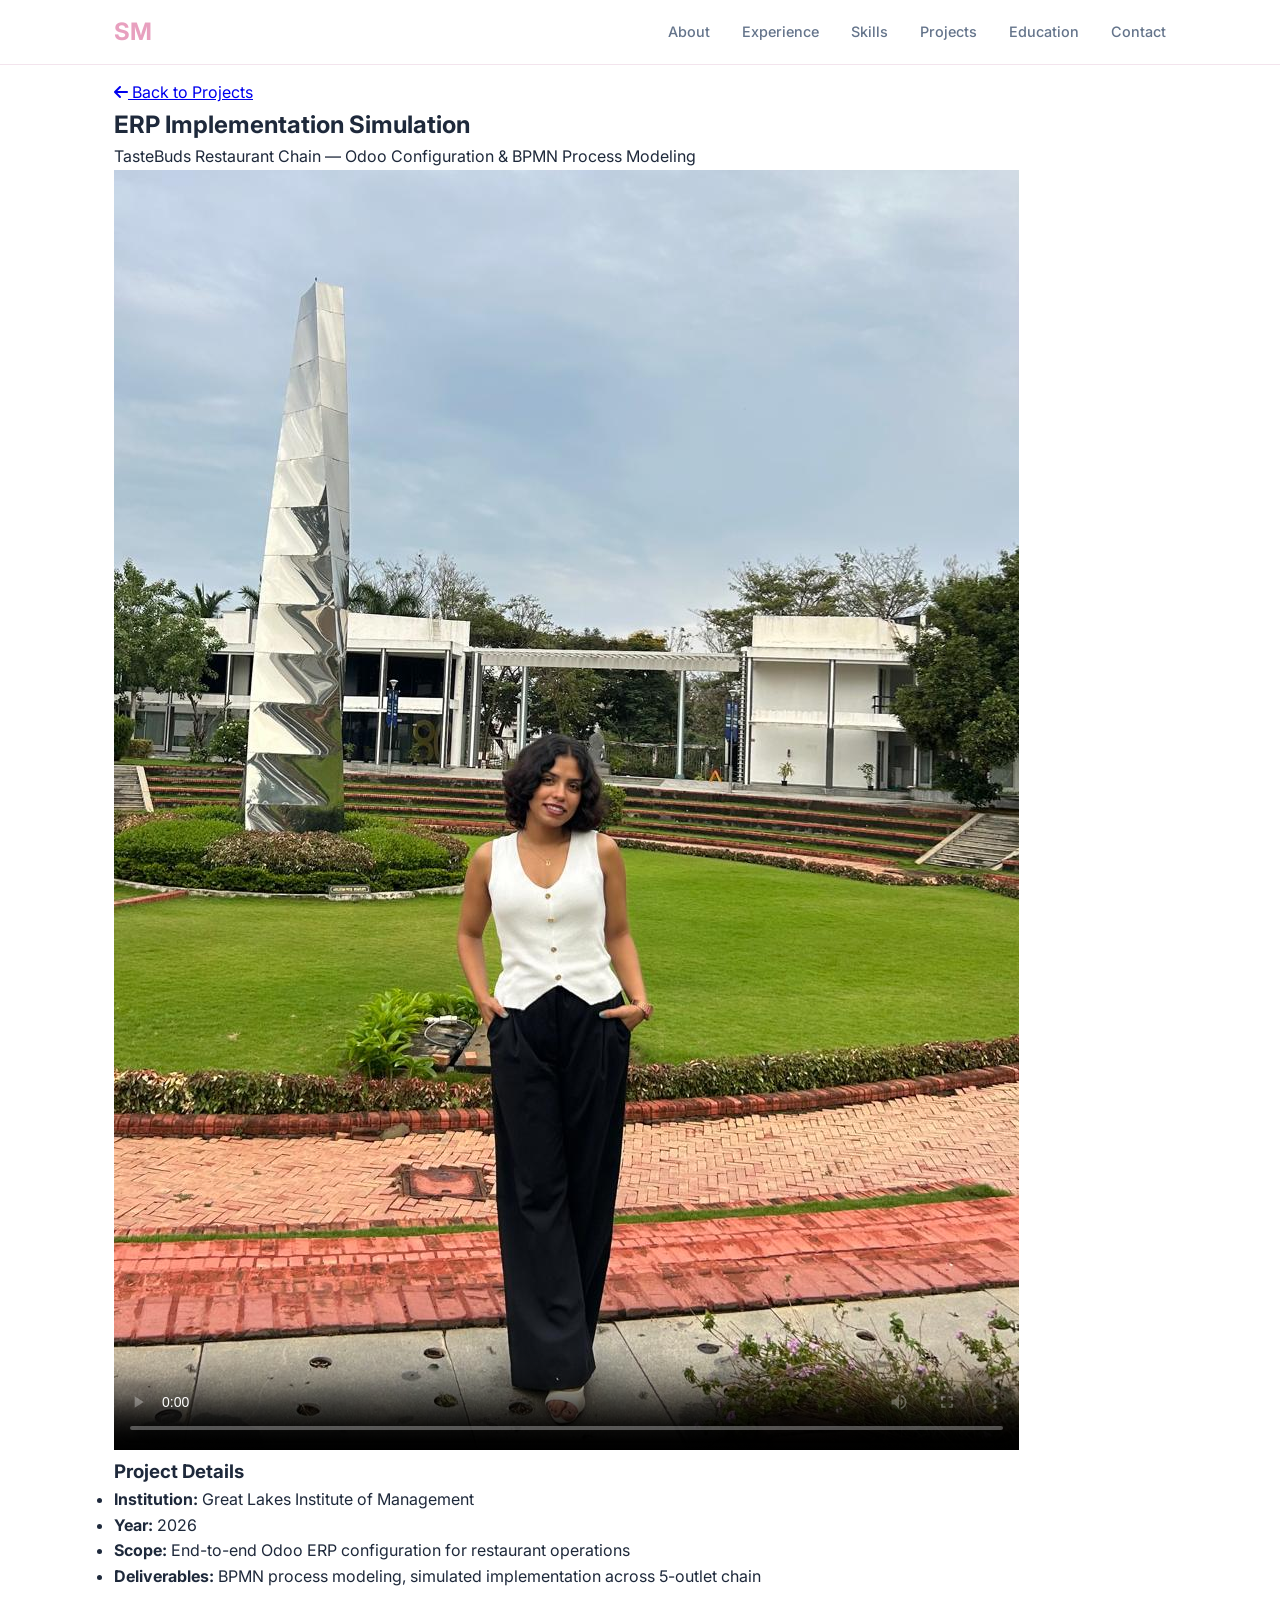
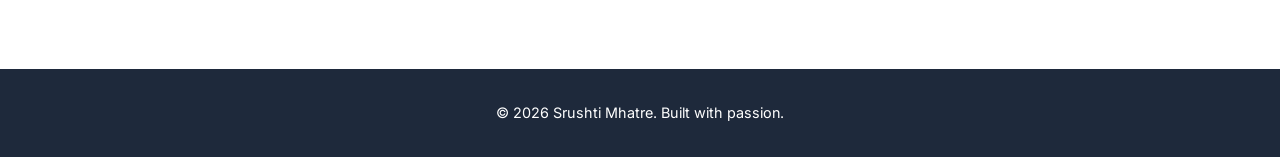
==== erp-demo.html @ ef10d2dc "Add ERP demo with compressed video (56MB)" ====
<!DOCTYPE html>
<html lang="en">
<head>
    <meta charset="UTF-8">
    <meta name="viewport" content="width=device-width, initial-scale=1.0">
    <title>ERP Implementation Demo | Srushti Mhatre</title>
    <link rel="stylesheet" href="style.css">
    <link href="https://fonts.googleapis.com/css2?family=Inter:wght@300;400;500;600;700&display=swap" rel="stylesheet">
    <link rel="stylesheet" href="https://cdnjs.cloudflare.com/ajax/libs/font-awesome/6.4.0/css/all.min.css">
</head>
<body>
    <nav>
        <div class="nav-container">
            <a href="index.html" class="logo">SM</a>
            <ul class="nav-links">
                <li><a href="index.html#about">About</a></li>
                <li><a href="index.html#experience">Experience</a></li>
                <li><a href="index.html#skills">Skills</a></li>
                <li><a href="index.html#projects">Projects</a></li>
                <li><a href="index.html#education">Education</a></li>
                <li><a href="index.html#contact">Contact</a></li>
            </ul>
            <button class="nav-toggle" aria-label="Toggle navigation">
                <i class="fas fa-bars"></i>
            </button>
        </div>
    </nav>

    <section class="video-page">
        <div class="container">
            <a href="index.html#projects" class="back-link"><i class="fas fa-arrow-left"></i> Back to Projects</a>
            <h1 class="video-title">ERP Implementation Simulation</h1>
            <p class="video-subtitle">TasteBuds Restaurant Chain — Odoo Configuration & BPMN Process Modeling</p>
            
            <div class="video-wrapper">
                <video controls poster="headshot.jpeg" preload="metadata">
                    <source src="erp-demo.mp4" type="video/mp4">
                    Your browser does not support the video tag.
                </video>
            </div>
            
            <div class="video-info">
                <h3>Project Details</h3>
                <ul>
                    <li><strong>Institution:</strong> Great Lakes Institute of Management</li>
                    <li><strong>Year:</strong> 2026</li>
                    <li><strong>Scope:</strong> End-to-end Odoo ERP configuration for restaurant operations</li>
                    <li><strong>Deliverables:</strong> BPMN process modeling, simulated implementation across 5-outlet chain</li>
                </ul>
            </div>
        </div>
    </section>

    <footer>
        <div class="container">
            <p>&copy; 2026 Srushti Mhatre. Built with passion.</p>
        </div>
    </footer>

    <script>
        const toggle = document.querySelector('.nav-toggle');
        const navLinks = document.querySelector('.nav-links');
        toggle.addEventListener('click', () => {
            navLinks.classList.toggle('active');
        });
        document.querySelectorAll('.nav-links a').forEach(link => {
            link.addEventListener('click', () => {
                navLinks.classList.remove('active');
            });
        });
    </script>
</body>
</html>
---- style.css ----
* {
    margin: 0;
    padding: 0;
    box-sizing: border-box;
}

:root {
    --primary: #e8a0bf;
    --primary-dark: #d4849e;
    --bg: #fdf6f9;
    --bg-white: #ffffff;
    --text: #1e293b;
    --text-light: #64748b;
    --border: #f3e4ed;
    --shadow: 0 1px 3px rgba(0,0,0,0.08);
    --shadow-md: 0 4px 12px rgba(0,0,0,0.1);
}

html {
    scroll-behavior: smooth;
}

body {
    font-family: 'Inter', -apple-system, BlinkMacSystemFont, sans-serif;
    background: var(--bg);
    color: var(--text);
    line-height: 1.6;
}

.container {
    max-width: 1100px;
    margin: 0 auto;
    padding: 0 24px;
}

/* Navigation */
nav {
    position: fixed;
    top: 0;
    width: 100%;
    background: rgba(255,255,255,0.95);
    backdrop-filter: blur(10px);
    border-bottom: 1px solid var(--border);
    z-index: 1000;
}

.nav-container {
    max-width: 1100px;
    margin: 0 auto;
    padding: 0 24px;
    display: flex;
    justify-content: space-between;
    align-items: center;
    height: 64px;
}

.logo {
    font-size: 1.5rem;
    font-weight: 700;
    color: var(--primary);
    text-decoration: none;
}

.nav-links {
    display: flex;
    list-style: none;
    gap: 32px;
}

.nav-links a {
    text-decoration: none;
    color: var(--text-light);
    font-size: 0.9rem;
    font-weight: 500;
    transition: color 0.2s;
}

.nav-links a:hover,
.nav-links a.active {
    color: var(--primary);
}

.nav-toggle {
    display: none;
    background: none;
    border: none;
    font-size: 1.25rem;
    cursor: pointer;
    color: var(--text);
}

/* Hero */
#hero {
    padding: 160px 0 100px;
    background: linear-gradient(135deg, #fdf2f6 0%, #fdf6f9 100%);
}

.hero-container {
    display: flex;
    align-items: center;
    gap: 64px;
}

.hero-text {
    flex: 1;
}

.hero-greeting {
    font-size: 0.9rem;
    color: #c9a0b5;
    font-weight: 400;
    margin-bottom: 4px;
    letter-spacing: 0.5px;
}

.hero-name {
    font-size: 3.5rem;
    font-weight: 700;
    line-height: 1.1;
    margin-bottom: 16px;
    color: var(--text);
}

.hero-tagline {
    font-size: 1.15rem;
    color: var(--primary);
    margin-bottom: 24px;
    font-style: italic;
    line-height: 1.6;
}

.hero-tagline em {
    font-style: italic;
}

.hero-credentials {
    font-size: 1rem;
    color: var(--text-light);
    margin-bottom: 4px;
}

.hero-credentials-secondary {
    font-size: 0.85rem;
    color: #c9a0b5;
    margin-bottom: 32px;
}

.hero-buttons {
    display: flex;
    gap: 16px;
    margin-bottom: 32px;
    flex-wrap: wrap;
}

.btn {
    padding: 12px 28px;
    border-radius: 8px;
    font-size: 0.95rem;
    font-weight: 500;
    text-decoration: none;
    transition: all 0.2s;
    cursor: pointer;
}

.btn-primary {
    background: var(--primary);
    color: white;
    border: 2px solid var(--primary);
}

.btn-primary:hover {
    background: var(--primary-dark);
    border-color: var(--primary-dark);
}

.btn-outline {
    background: transparent;
    color: var(--primary);
    border: 2px solid var(--primary);
}

.btn-outline:hover {
    background: var(--primary);
    color: white;
}

.hero-socials a {
    color: var(--text-light);
    font-size: 1.3rem;
    margin-right: 16px;
    transition: color 0.2s;
}

.hero-socials a:hover {
    color: var(--primary);
}

.hero-photo {
    flex-shrink: 0;
}

.hero-photo-wrapper {
    position: relative;
    width: 320px;
    height: 320px;
}

.hero-photo-wrapper::before {
    content: '';
    position: absolute;
    top: -8px;
    left: -8px;
    right: 8px;
    bottom: 8px;
    border: 2px solid var(--primary);
    border-radius: 16px;
    opacity: 0.3;
}

.hero-headshot {
    width: 100%;
    height: 100%;
    object-fit: cover;
    border-radius: 16px;
    display: block;
}

/* Sections */
section {
    padding: 80px 0;
}

section:nth-child(even) {
    background: var(--bg-white);
}

.section-title {
    font-size: 2rem;
    font-weight: 700;
    margin-bottom: 48px;
    position: relative;
    display: inline-block;
}

.section-title::after {
    content: '';
    position: absolute;
    bottom: -8px;
    left: 0;
    width: 48px;
    height: 3px;
    background: var(--primary);
    border-radius: 2px;
}

/* About */
.about-content {
    display: grid;
    grid-template-columns: 1.5fr 1fr;
    gap: 48px;
    align-items: start;
}

.about-text p {
    margin-bottom: 16px;
    color: var(--text-light);
    font-size: 1.05rem;
}

.about-highlights {
    display: grid;
    grid-template-columns: 1fr 1fr;
    gap: 16px;
}

.highlight-card {
    background: var(--bg);
    border: 1px solid var(--border);
    border-radius: 12px;
    padding: 24px;
    text-align: center;
}

.highlight-number {
    display: block;
    font-size: 2rem;
    font-weight: 700;
    color: var(--primary);
}

.highlight-label {
    display: block;
    font-size: 0.8rem;
    color: var(--text-light);
    margin-top: 4px;
}

/* Timeline */
.timeline {
    position: relative;
    padding-left: 32px;
}

.timeline::before {
    content: '';
    position: absolute;
    left: 7px;
    top: 8px;
    bottom: 8px;
    width: 2px;
    background: var(--border);
}

.timeline-item {
    position: relative;
    margin-bottom: 40px;
}

.timeline-item:last-child {
    margin-bottom: 0;
}

.timeline-dot {
    position: absolute;
    left: -32px;
    top: 8px;
    width: 16px;
    height: 16px;
    background: var(--primary);
    border-radius: 50%;
    border: 3px solid var(--bg-white);
    box-shadow: 0 0 0 2px var(--primary);
}

.timeline-content {
    background: var(--bg-white);
    border: 1px solid var(--border);
    border-radius: 12px;
    padding: 24px;
    box-shadow: var(--shadow);
}

.timeline-header {
    display: flex;
    justify-content: space-between;
    align-items: baseline;
    flex-wrap: wrap;
    gap: 8px;
    margin-bottom: 4px;
}

.timeline-header h3 {
    font-size: 1.15rem;
    font-weight: 600;
}

.timeline-date {
    font-size: 0.85rem;
    color: var(--primary);
    font-weight: 500;
}

.timeline-company {
    font-size: 0.95rem;
    color: var(--text-light);
    margin-bottom: 12px;
}

.timeline-list {
    padding-left: 20px;
    color: var(--text-light);
    font-size: 0.95rem;
}

.timeline-list li {
    margin-bottom: 8px;
}

.timeline-list strong {
    color: var(--text);
}

/* Skills */
.skills-grid {
    display: grid;
    grid-template-columns: repeat(auto-fit, minmax(300px, 1fr));
    gap: 24px;
}

.skill-category {
    background: var(--bg-white);
    border: 1px solid var(--border);
    border-radius: 12px;
    padding: 24px;
    box-shadow: var(--shadow);
}

.skill-category h3 {
    font-size: 1.05rem;
    margin-bottom: 16px;
    color: var(--text);
}

.skill-category h3 i {
    color: var(--primary);
    margin-right: 8px;
}

.skill-tags {
    display: flex;
    flex-wrap: wrap;
    gap: 8px;
}

.skill-tag {
    background: #fdf2f6;
    color: var(--primary-dark);
    padding: 6px 14px;
    border-radius: 20px;
    font-size: 0.85rem;
    font-weight: 500;
}

/* Projects */
.projects-grid {
    display: grid;
    grid-template-columns: repeat(auto-fit, minmax(400px, 1fr));
    gap: 24px;
}

.project-card {
    background: var(--bg-white);
    border: 1px solid var(--border);
    border-radius: 12px;
    padding: 32px;
    box-shadow: var(--shadow);
    transition: transform 0.2s, box-shadow 0.2s;
}

.project-card:hover {
    transform: translateY(-4px);
    box-shadow: var(--shadow-md);
}

.project-icon {
    width: 48px;
    height: 48px;
    background: #fdf2f6;
    border-radius: 12px;
    display: flex;
    align-items: center;
    justify-content: center;
    margin-bottom: 16px;
}

.project-icon i {
    font-size: 1.3rem;
    color: var(--primary);
}

.project-card h3 {
    font-size: 1.15rem;
    margin-bottom: 8px;
}

.project-subtitle {
    font-size: 0.9rem;
    color: var(--text-light);
    margin-bottom: 8px;
}

.project-institution {
    font-size: 0.85rem;
    color: var(--primary);
    font-weight: 500;
    margin-bottom: 16px;
}

.project-highlights {
    padding-left: 20px;
    color: var(--text-light);
    font-size: 0.9rem;
}

.project-highlights li {
    margin-bottom: 6px;
}

/* Education */
.education-grid {
    display: grid;
    grid-template-columns: repeat(auto-fit, minmax(480px, 1fr));
    gap: 16px;
}

.education-card {
    background: var(--bg-white);
    border: 1px solid var(--border);
    border-radius: 12px;
    padding: 20px 24px;
    display: flex;
    align-items: center;
    gap: 16px;
    box-shadow: var(--shadow);
}

.education-icon {
    width: 44px;
    height: 44px;
    background: #fdf2f6;
    border-radius: 10px;
    display: flex;
    align-items: center;
    justify-content: center;
    flex-shrink: 0;
}

.education-icon i {
    color: var(--primary);
    font-size: 1.1rem;
}

.education-info h3 {
    font-size: 1rem;
    margin-bottom: 2px;
}

.education-school {
    font-size: 0.85rem;
    color: var(--text-light);
}

.education-details {
    font-size: 0.8rem;
    color: var(--primary);
    font-weight: 500;
}

/* Leadership */
.leadership-grid {
    display: grid;
    grid-template-columns: repeat(auto-fit, minmax(300px, 1fr));
    gap: 24px;
}

.leadership-card {
    background: var(--bg-white);
    border: 1px solid var(--border);
    border-radius: 12px;
    padding: 24px;
    box-shadow: var(--shadow);
}

.leadership-card h3 {
    font-size: 1.05rem;
    margin-bottom: 12px;
}

.leadership-card ul {
    padding-left: 20px;
    color: var(--text-light);
    font-size: 0.9rem;
}

.leadership-card li {
    margin-bottom: 6px;
}

/* Contact */
#contact {
    text-align: center;
}

.contact-content p {
    font-size: 1.1rem;
    color: var(--text-light);
    margin-bottom: 32px;
}

.contact-links {
    display: flex;
    justify-content: center;
    gap: 24px;
}

.contact-item {
    display: flex;
    align-items: center;
    gap: 10px;
    padding: 14px 28px;
    background: var(--bg-white);
    border: 1px solid var(--border);
    border-radius: 12px;
    text-decoration: none;
    color: var(--text);
    font-weight: 500;
    transition: all 0.2s;
    box-shadow: var(--shadow);
}

.contact-item:hover {
    border-color: var(--primary);
    color: var(--primary);
    box-shadow: var(--shadow-md);
}

.contact-item i {
    font-size: 1.2rem;
}

/* Footer */
footer {
    background: var(--text);
    color: white;
    text-align: center;
    padding: 32px 0;
    font-size: 0.9rem;
}

/* Responsive */
@media (max-width: 768px) {
    .nav-links {
        position: fixed;
        top: 64px;
        right: -100%;
        width: 70%;
        height: calc(100vh - 64px);
        background: var(--bg-white);
        flex-direction: column;
        padding: 32px;
        gap: 24px;
        transition: right 0.3s;
        box-shadow: -4px 0 12px rgba(0,0,0,0.1);
    }

    .nav-links.active {
        right: 0;
    }

    .nav-toggle {
        display: block;
    }

    .hero-container {
        flex-direction: column-reverse;
        text-align: center;
        gap: 40px;
    }

    .hero-name {
        font-size: 2.5rem;
    }

    .hero-tagline {
        font-size: 1rem;
    }

    .hero-photo-wrapper {
        width: 200px;
        height: 200px;
    }

    .hero-buttons {
        justify-content: center;
    }

    .hero-socials {
        display: flex;
        justify-content: center;
    }

    .about-content {
        grid-template-columns: 1fr;
    }

    .projects-grid {
        grid-template-columns: 1fr;
    }

    .education-grid {
        grid-template-columns: 1fr;
    }

    .contact-links {
        flex-direction: column;
        align-items: center;
    }
}
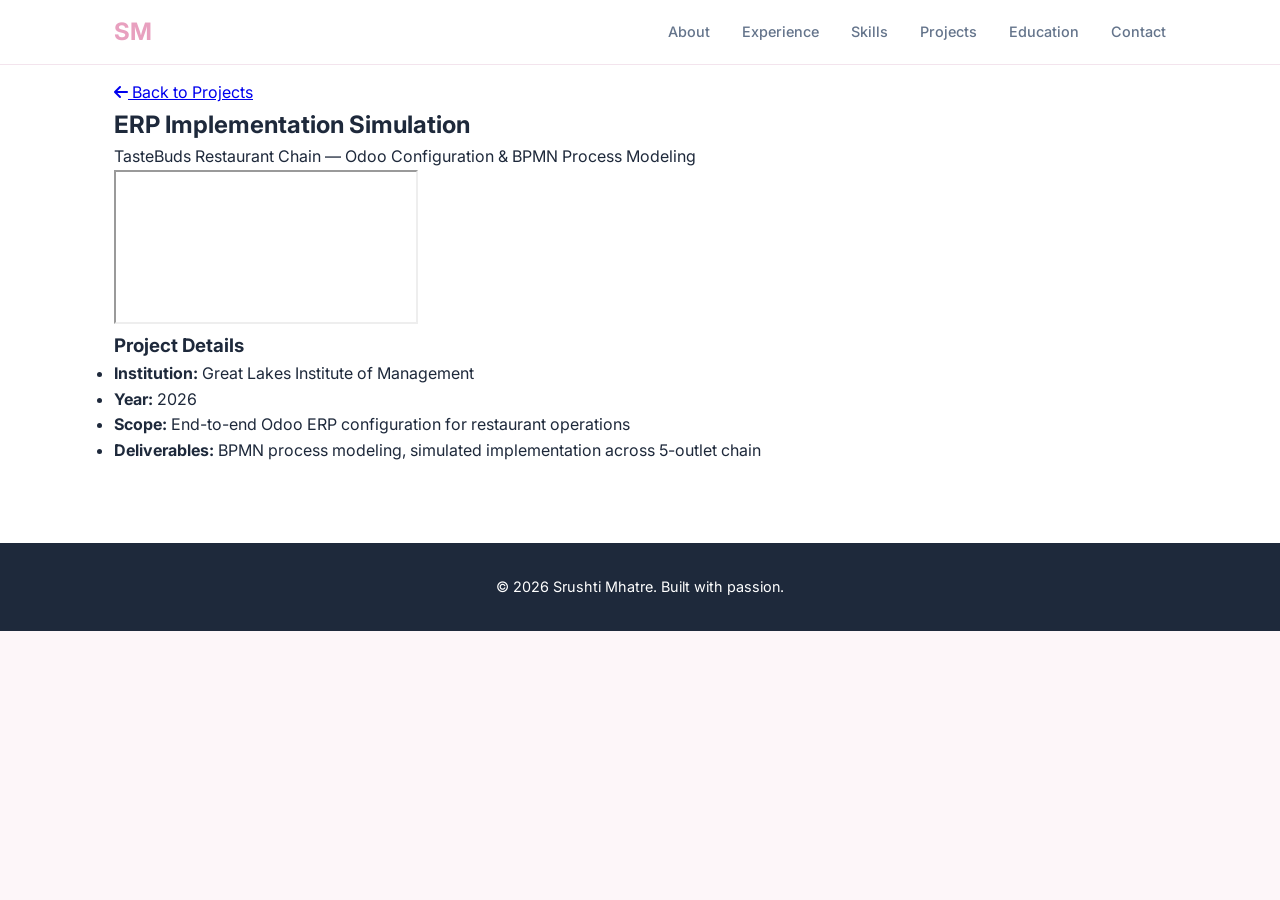
==== commit da15dbb6: "Switch to Google Drive embed" ====
--- a/erp-demo.html
+++ b/erp-demo.html
@@ -33,10 +33,7 @@
             <p class="video-subtitle">TasteBuds Restaurant Chain — Odoo Configuration & BPMN Process Modeling</p>
             
             <div class="video-wrapper">
-                <video controls poster="headshot.jpeg" preload="metadata">
-                    <source src="erp-demo.mp4" type="video/mp4">
-                    Your browser does not support the video tag.
-                </video>
+                <iframe src="https://drive.google.com/file/d/1DPbKg7lxzqJxcOGedwwWf02Dr9-kdmqy/preview" allow="autoplay" allowfullscreen></iframe>
             </div>
             
             <div class="video-info">
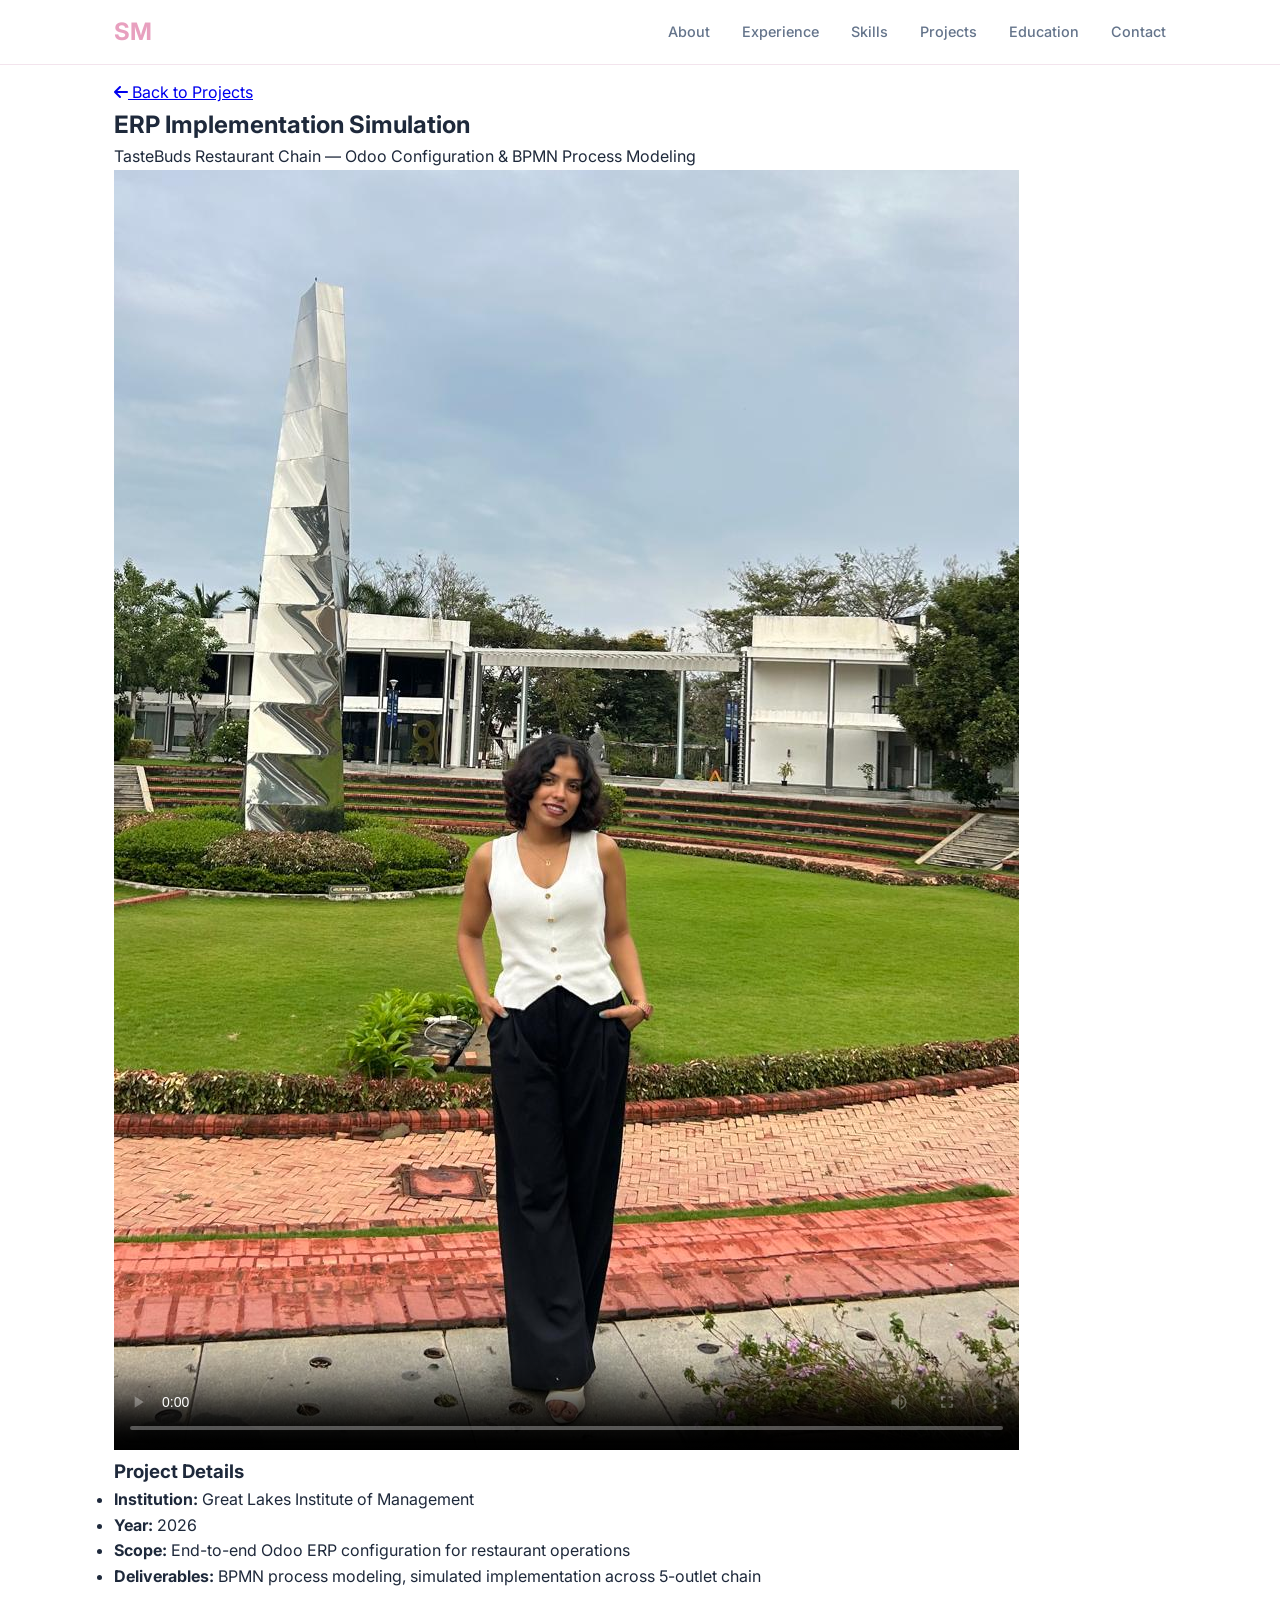
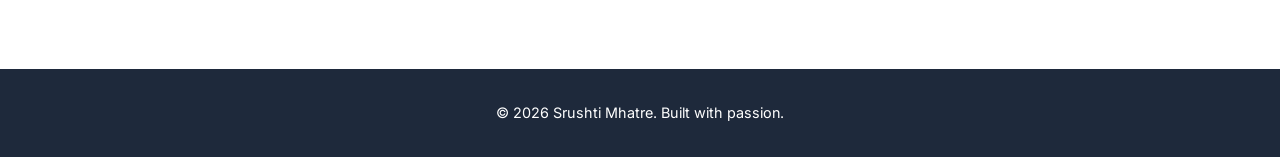
==== commit e442ef17: "Use direct Drive video URL" ====
--- a/erp-demo.html
+++ b/erp-demo.html
@@ -33,7 +33,10 @@
             <p class="video-subtitle">TasteBuds Restaurant Chain — Odoo Configuration & BPMN Process Modeling</p>
             
             <div class="video-wrapper">
-                <iframe src="https://drive.google.com/file/d/1DPbKg7lxzqJxcOGedwwWf02Dr9-kdmqy/preview" allow="autoplay" allowfullscreen></iframe>
+                <video controls poster="headshot.jpeg" preload="metadata" crossorigin="anonymous">
+                    <source src="https://drive.google.com/uc?export=download&id=1DPbKg7lxzqJxcOGedwwWf02Dr9-kdmqy" type="video/mp4">
+                    Your browser does not support the video tag.
+                </video>
             </div>
             
             <div class="video-info">
